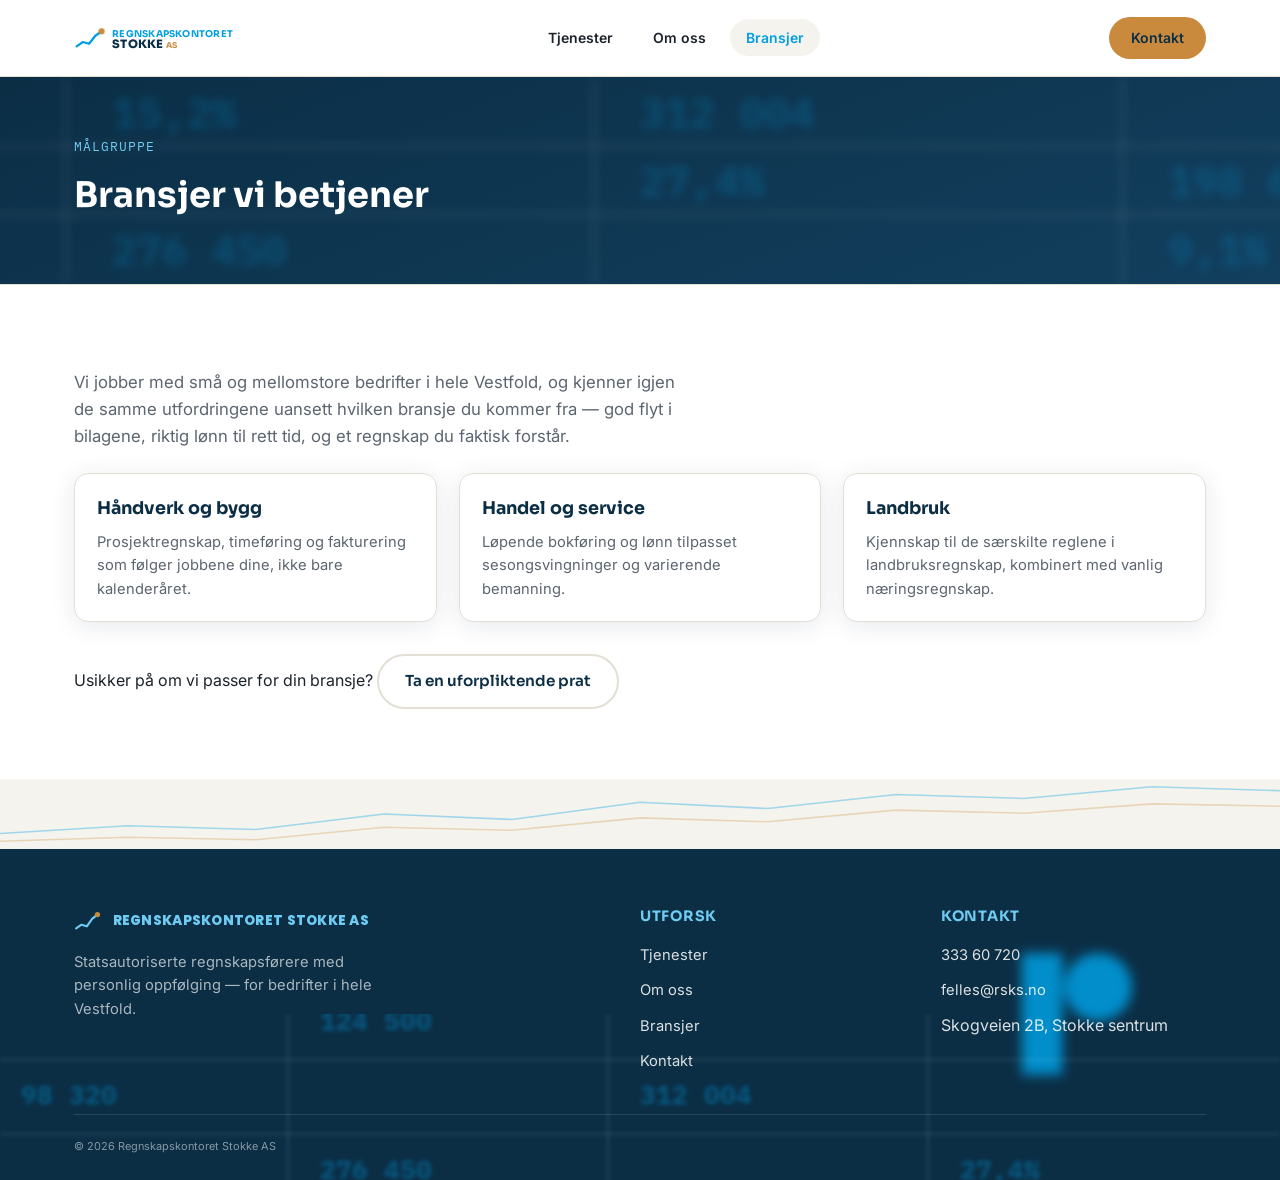
==== bransjer.html @ c34eaaea "Add GoatCounter analytics to all pages" ====
<!DOCTYPE html>
<html lang="no">
<head>
<meta charset="UTF-8">
<meta name="viewport" content="width=device-width, initial-scale=1.0">
<title>Bransjer vi betjener — Regnskapskontoret Stokke AS</title>
<meta name="description" content="Regnskapskontoret Stokke AS bistår små og mellomstore bedrifter i Vestfold, uansett bransje.">
<link rel="icon" type="image/png" sizes="32x32" href="Bilder/favicon-32.png">
<link rel="icon" type="image/png" sizes="16x16" href="Bilder/favicon-16.png">
<link rel="apple-touch-icon" sizes="180x180" href="Bilder/favicon-180.png">
<link rel="preconnect" href="https://fonts.googleapis.com">
<link rel="preconnect" href="https://fonts.gstatic.com" crossorigin>
<link href="https://fonts.googleapis.com/css2?family=Sora:wght@500;600;700;800&family=Inter:wght@400;500;600&family=IBM+Plex+Mono:wght@500;600&family=Poppins:wght@800&display=swap" rel="stylesheet">
<link rel="stylesheet" href="css/style.css">
</head>
<body data-page="bransjer">

<div id="site-header"></div>

<section class="page-hero">
  <svg class="watermark" viewBox="0 0 900 90" preserveAspectRatio="xMidYMid slice" xmlns="http://www.w3.org/2000/svg">
    <defs>
      <filter id="cellBlurHero" x="-20%" y="-20%" width="140%" height="140%">
        <feGaussianBlur stdDeviation="2"/>
      </filter>
    </defs>
    <g filter="url(#cellBlurHero)" opacity="0.4">
      <g stroke="#FFFFFF" stroke-width="1.2" opacity="0.45">
        <line x1="0" y1="30" x2="900" y2="30"/><line x1="0" y1="60" x2="900" y2="60"/>
        <line x1="200" y1="0" x2="200" y2="90"/><line x1="430" y1="0" x2="430" y2="90"/><line x1="660" y1="0" x2="660" y2="90"/>
      </g>
      <g font-family="IBM Plex Mono, monospace" font-size="18" font-weight="600" fill="#009FE3">
        <text x="20" y="22">124 500</text>
        <text x="220" y="22">15,2%</text>
        <text x="450" y="22">312 004</text>
        <text x="20" y="52">98 320</text>
        <text x="450" y="52">27,4%</text>
        <text x="680" y="52">198 640</text>
        <text x="220" y="82">276 450</text>
        <text x="680" y="82">9,1%</text>
      </g>
    </g>
  </svg>
  <div class="wrap">
    <span class="eyebrow reveal">Målgruppe</span>
    <h1 class="reveal" style="transition-delay:.08s">Bransjer vi betjener</h1>
  </div>
</section>

<!-- TODO (må bekreftes med Bent): dette er generisk innhold siden rsks.no ikke
     har en tilsvarende side å hente ekte tekst/kundecase fra ennå. Bytt ut
     med faktiske bransjer/kundecaser når det er avklart. -->
<section class="section">
  <div class="wrap">
    <p class="lead reveal">Vi jobber med små og mellomstore bedrifter i hele Vestfold, og kjenner igjen de samme utfordringene uansett hvilken bransje du kommer fra — god flyt i bilagene, riktig lønn til rett tid, og et regnskap du faktisk forstår.</p>
    <div class="service-grid">
      <div class="service-card reveal">
        <div class="service-body">
          <h3>Håndverk og bygg</h3>
          <p>Prosjektregnskap, timeføring og fakturering som følger jobbene dine, ikke bare kalenderåret.</p>
        </div>
      </div>
      <div class="service-card reveal" style="transition-delay:.06s">
        <div class="service-body">
          <h3>Handel og service</h3>
          <p>Løpende bokføring og lønn tilpasset sesongsvingninger og varierende bemanning.</p>
        </div>
      </div>
      <div class="service-card reveal" style="transition-delay:.12s">
        <div class="service-body">
          <h3>Landbruk</h3>
          <p>Kjennskap til de særskilte reglene i landbruksregnskap, kombinert med vanlig næringsregnskap.</p>
        </div>
      </div>
    </div>
    <p class="reveal" style="margin-top:32px">Usikker på om vi passer for din bransje? <a href="kontakt.html" class="btn btn-outline">Ta en uforpliktende prat</a></p>
  </div>
</section>

<div class="divider-wrap">
  <svg viewBox="0 0 900 90" preserveAspectRatio="none" xmlns="http://www.w3.org/2000/svg">
    <polyline class="divider-line" pathLength="1" points="0,70 90,60 180,65 270,45 360,52 450,30 540,38 630,20 720,25 810,10 900,15" fill="none" stroke="#009FE3" stroke-width="2" opacity="0.35"/>
    <polyline class="divider-line" pathLength="1" points="0,80 90,75 180,78 270,62 360,66 450,50 540,55 630,40 720,44 810,32 900,35" fill="none" stroke="#C98A3E" stroke-width="2" opacity="0.3"/>
  </svg>
</div>

<div id="site-footer"></div>

<script src="js/main.js"></script>
<script data-goatcounter="https://rickymoe.goatcounter.com/count" async src="//gc.zgo.at/count.js"></script>
</body>
</html>
---- css/style.css ----
:root {
  --navy-900: #0B2E45;
  --navy-700: #123F5E;
  --brand-blue: #009FE3;
  --blue-300: #6FCBF2;
  --copper-500: #C98A3E;
  --copper-700: #A66D2B;
  --paper: #FFFFFF;
  --paper-warm: #F5F3EE;
  --ink: #1C232B;
  --ink-soft: #5C6570;
  --line: #E3DFD5;
  --font-display: 'Sora', system-ui, sans-serif;
  --font-body: 'Inter', system-ui, sans-serif;
  --font-mono: 'IBM Plex Mono', monospace;
  --radius: 14px;
  --shadow: 0 4px 24px rgba(15,42,67,0.10);
}
*, *::before, *::after { box-sizing: border-box; margin: 0; padding: 0; }
html { scroll-behavior: smooth; }
body { font-family: var(--font-body); color: var(--ink); background: var(--paper); line-height: 1.6; -webkit-font-smoothing: antialiased; }
a { text-decoration: none; color: inherit; }
img { max-width: 100%; display: block; }
.wrap { max-width: 1180px; margin: 0 auto; padding: 0 24px; }
@media (max-width: 640px) { .wrap { padding: 0 18px; } }

h1, h2, h3 { font-family: var(--font-display); font-weight: 700; }
.eyebrow { font-family: var(--font-mono); font-size: 0.8rem; letter-spacing: 0.08em; text-transform: uppercase; color: var(--blue-300); margin-bottom: 10px; display: block; }
.lead { color: var(--ink-soft); max-width: 620px; font-size: 1.05rem; margin-top: 14px; }

.section { padding: 70px 0; border-top: 1px solid var(--line); }
.section-head { margin-bottom: 40px; }
.section-head h2 { font-size: clamp(1.6rem, 3vw, 2.2rem); color: var(--navy-900); }

.reveal { opacity: 0; transform: translateY(30px); transition: opacity .7s cubic-bezier(.2,.7,.2,1), transform .7s cubic-bezier(.2,.7,.2,1); }
.reveal.visible { opacity: 1; transform: none; }

.btn { font-family: var(--font-display); font-weight: 600; font-size: 0.95rem; padding: 13px 26px; border-radius: 999px; border: none; cursor: pointer; text-decoration: none; display: inline-block; transition: background .2s, color .2s, transform .2s; }
.btn:hover { transform: translateY(-2px); }
.btn-primary { background: var(--copper-500); color: var(--navy-900); }
.btn-primary:hover { background: var(--copper-700); color: #fff; }
.btn-ghost { background: transparent; color: #fff; border: 2px solid rgba(255,255,255,0.35); }
.btn-ghost:hover { border-color: #fff; }
.btn-outline { background: transparent; color: var(--navy-900); border: 2px solid var(--line); }
.btn-outline:hover { border-color: var(--brand-blue); color: var(--brand-blue); }

/* ===== Nav ===== */
.nav { position: sticky; top: 0; z-index: 50; background: rgba(255,255,255,.92); backdrop-filter: blur(14px); border-bottom: 1px solid var(--line); }
.nav .wrap { display: flex; align-items: center; justify-content: space-between; height: 76px; gap: 24px; }
.nav-logo svg { display: block; height: 40px; width: auto; }

.logo-draw-line { stroke-dasharray: 1; stroke-dashoffset: 1; animation: logoDrawLine .9s ease-out forwards; }
.logo-draw-dot { opacity: 0; transform: scale(0); transform-origin: 62px 30px; animation: logoPopDot .4s ease-out forwards; animation-delay: .9s; }
.logo-draw-text { opacity: 0; transform: translateY(8px); animation: logoFadeUp .5s ease-out forwards; animation-delay: 1.1s; }
@keyframes logoDrawLine { to { stroke-dashoffset: 0; } }

.hero-line-draw { stroke-dasharray: 1; stroke-dashoffset: 1; animation: heroLineDraw 2.2s ease-out forwards; animation-delay: .3s; }
@keyframes heroLineDraw { to { stroke-dashoffset: 0; } }
@keyframes logoPopDot { to { opacity: 1; transform: scale(1); } }
@keyframes logoFadeUp { to { opacity: 1; transform: translateY(0); } }
.nav-links { list-style: none; display: flex; gap: 8px; align-items: center; }
.nav-links a { font-size: 14px; font-weight: 600; color: var(--ink); padding: 10px 16px; border-radius: 999px; transition: background .2s, color .2s; }
.nav-links a:hover, .nav-links a.active { background: var(--paper-warm); color: var(--brand-blue); }
.nav-cta { background: var(--copper-500); color: var(--navy-900) !important; padding: 10px 22px; border-radius: 999px; font-size: 14px; font-weight: 600; transition: background .2s, color .2s; }
.nav-cta:hover, .nav-cta.active { background: var(--copper-700); color: #fff !important; }
.nav-hamburger { display: none; flex-direction: column; gap: 5px; background: none; border: none; cursor: pointer; padding: 8px; }
.nav-hamburger span { width: 22px; height: 2px; background: var(--navy-900); display: block; transition: transform .25s ease, opacity .2s ease; }
.nav-hamburger.open span:nth-child(1) { transform: translateY(7px) rotate(45deg); }
.nav-hamburger.open span:nth-child(2) { opacity: 0; }
.nav-hamburger.open span:nth-child(3) { transform: translateY(-7px) rotate(-45deg); }
@media (max-width: 900px) {
  .nav-links {
    position: fixed; top: 76px; left: 0; right: 0; background: var(--paper);
    flex-direction: column; align-items: stretch; padding: 8px 24px 20px; gap: 0;
    border-bottom: 1px solid var(--line); box-shadow: 0 16px 24px -12px rgba(11,46,69,0.18);
    opacity: 0; visibility: hidden; transform: translateY(-10px);
    transition: opacity .25s ease, transform .25s ease, visibility 0s linear .25s;
    pointer-events: none;
  }
  .nav-links.open { opacity: 1; visibility: visible; transform: translateY(0); transition: opacity .25s ease, transform .25s ease; pointer-events: auto; }
  .nav-links li { border-bottom: 1px solid var(--line); opacity: 0; transform: translateX(-8px); transition: opacity .3s ease, transform .3s ease; }
  .nav-links li:last-child { border-bottom: none; }
  .nav-links.open li { opacity: 1; transform: translateX(0); }
  .nav-links.open li:nth-child(1) { transition-delay: .05s; }
  .nav-links.open li:nth-child(2) { transition-delay: .1s; }
  .nav-links.open li:nth-child(3) { transition-delay: .15s; }
  .nav-links a { width: 100%; padding: 16px 4px; border-radius: 0; font-size: 16px; }
  .nav-links a:hover, .nav-links a.active { background: none; color: var(--brand-blue); padding-left: 12px; }
  .nav-hamburger { display: flex; }
}

/* ===== Hero ===== */
.hero { position: relative; background: linear-gradient(160deg, var(--navy-900) 0%, var(--navy-700) 100%); overflow: hidden; padding: 150px 0 130px; color: #fff; }
@media (max-width: 700px) { .hero { padding: 130px 0 100px; } }
.hero .watermark { position: absolute; inset: 0; width: 100%; height: 100%; z-index: 0; }
.hero .wrap { position: relative; z-index: 1; }
.hero-inner { max-width: 580px; }
.hero h1 { font-size: clamp(1.9rem, 4.5vw, 2.8rem); margin-bottom: 14px; line-height: 1.15; }
.hero p.lead { color: rgba(255,255,255,.85); }
.hero-cta { display: flex; gap: 14px; flex-wrap: wrap; margin-top: 28px; }

.page-hero { position: relative; background: linear-gradient(160deg, var(--navy-900) 0%, var(--navy-700) 100%); overflow: hidden; padding: 60px 0; color: #fff; }
.page-hero .watermark { position: absolute; inset: 0; width: 100%; height: 100%; z-index: 0; opacity: .7; }
.page-hero .wrap { position: relative; z-index: 1; }
.page-hero h1 { font-size: clamp(1.6rem, 3.5vw, 2.2rem); }

/* ===== Seksjonsskille ===== */
.divider-wrap { position: relative; height: 70px; background: var(--paper-warm); overflow: hidden; display: flex; align-items: center; }
.divider-wrap svg { position: absolute; inset: 0; width: 100%; height: 100%; }
.divider-label { position: relative; z-index: 1; font-family: var(--font-mono); font-size: 0.78rem; color: var(--navy-700); padding: 0 24px; letter-spacing: 0.04em; }

.divider-line { stroke-dasharray: 1; stroke-dashoffset: 1; transition: stroke-dashoffset 2.4s ease-out; }
.divider-wrap.drawn .divider-line { stroke-dashoffset: 0; }
.divider-wrap.drawn .divider-line:nth-of-type(2) { transition-delay: .3s; }

/* ===== Stat cards ===== */
.stat-row { display: grid; grid-template-columns: repeat(auto-fit, minmax(170px,1fr)); gap: 18px; margin-top: 24px; }
.stat-card { background: var(--paper-warm); border-radius: var(--radius); padding: 22px 24px; border-top: 4px solid var(--brand-blue); box-shadow: var(--shadow); }
.stat-card.copper { border-top-color: var(--copper-500); }
.stat-card .num { font-family: var(--font-mono); font-weight: 600; font-size: 1.6rem; color: var(--navy-900); }
.stat-card .label { font-size: 0.85rem; color: var(--ink-soft); margin-top: 4px; }

/* ===== Service cards ===== */
.service-grid { display: grid; grid-template-columns: repeat(auto-fit, minmax(260px,1fr)); gap: 22px; margin-top: 24px; }
.service-card { background: var(--paper); border: 1px solid var(--line); border-radius: var(--radius); overflow: hidden; box-shadow: var(--shadow); }
.service-card img { width: 100%; aspect-ratio: 4/3; object-fit: cover; }
.service-card .service-body { padding: 20px 22px; }
.service-card h3 { font-size: 1.1rem; color: var(--navy-900); margin-bottom: 8px; }
.service-card p { color: var(--ink-soft); font-size: 0.92rem; }

/* ===== Team ===== */
.team-grid { display: grid; grid-template-columns: repeat(auto-fill, minmax(210px,1fr)); gap: 22px; margin-top: 24px; }
.team-card { background: var(--paper); border: 1px solid var(--line); border-radius: var(--radius); overflow: hidden; text-align: center; box-shadow: var(--shadow); }
.team-card img { width: 100%; aspect-ratio: 3/4; object-fit: cover; display: block; }
.team-body { padding: 16px; }
.team-body h3 { font-size: 1rem; color: var(--navy-900); }
.team-body .role { font-size: 0.75rem; text-transform: uppercase; letter-spacing: 0.05em; color: var(--brand-blue); margin: 4px 0 8px; }
.team-body .phone { font-family: var(--font-mono); font-size: 0.85rem; color: var(--ink-soft); }
.team-body .phone a { color: inherit; }

/* ===== Kontakt ===== */
.kontakt-grid { display: grid; grid-template-columns: repeat(auto-fit, minmax(260px,1fr)); gap: 24px; margin-top: 24px; }
.kinfo-box { background: var(--paper-warm); border-radius: var(--radius); padding: 26px; box-shadow: var(--shadow); border-top: 4px solid var(--brand-blue); }
.kinfo-box.copper { border-top-color: var(--copper-500); }
.kinfo-box h3 { font-size: 1.05rem; color: var(--navy-900); margin-bottom: 10px; }
.kinfo-box p, .kinfo-box a { color: var(--ink-soft); font-size: 0.95rem; }
.map-frame { border-radius: var(--radius); overflow: hidden; box-shadow: var(--shadow); margin-top: 24px; border: 1px solid var(--line); }
.map-frame iframe { width: 100%; height: 360px; border: 0; display: block; }

/* ===== Footer ===== */
.footer { position: relative; overflow: hidden; background: var(--navy-900); color: rgba(255,255,255,.85); padding: 56px 0 24px; }
.footer-symbol { position: absolute; top: 50%; right: 40px; transform: translateY(-50%); height: 180px; width: auto; opacity: 0.85; filter: blur(6px); z-index: 0; }
@media (max-width: 1000px) { .footer-symbol { display: none; } }
.hero-symbol { position: absolute; right: 60px; bottom: 50px; height: 180px; width: auto; opacity: 0.6; filter: blur(6px); z-index: 0; }
@media (max-width: 1000px) { .hero-symbol { display: none; } }
.footer .watermark-cells { position: absolute; left: 0; right: 0; bottom: 0; top: 50%; width: 100%; height: 50%; z-index: 0; }
.footer .wrap { position: relative; z-index: 1; }
.footer-grid { display: grid; grid-template-columns: 2fr 1fr 1fr; gap: 36px; }
@media (max-width: 700px) { .footer-grid { grid-template-columns: 1fr; } }
.footer-brand p { margin-top: 14px; font-size: 0.92rem; color: rgba(255,255,255,.65); max-width: 320px; }
.footer-logo-row { display: flex; align-items: center; gap: 12px; }
.footer-tagline { font-family: 'Poppins', sans-serif; font-weight: 800; font-size: 0.85rem; color: var(--blue-300); letter-spacing: 0.02em; text-transform: uppercase; }
.footer-col h4 { font-family: var(--font-display); font-size: 0.9rem; text-transform: uppercase; letter-spacing: 0.05em; color: var(--blue-300); margin-bottom: 14px; }
.footer-col ul { list-style: none; display: flex; flex-direction: column; gap: 10px; }
.footer-col a { color: rgba(255,255,255,.85); font-size: 0.92rem; }
.footer-col a:hover { color: var(--blue-300); }
.footer-bottom { margin-top: 40px; padding-top: 20px; border-top: 1px solid rgba(255,255,255,.12); font-size: 0.82rem; color: rgba(255,255,255,.5); }
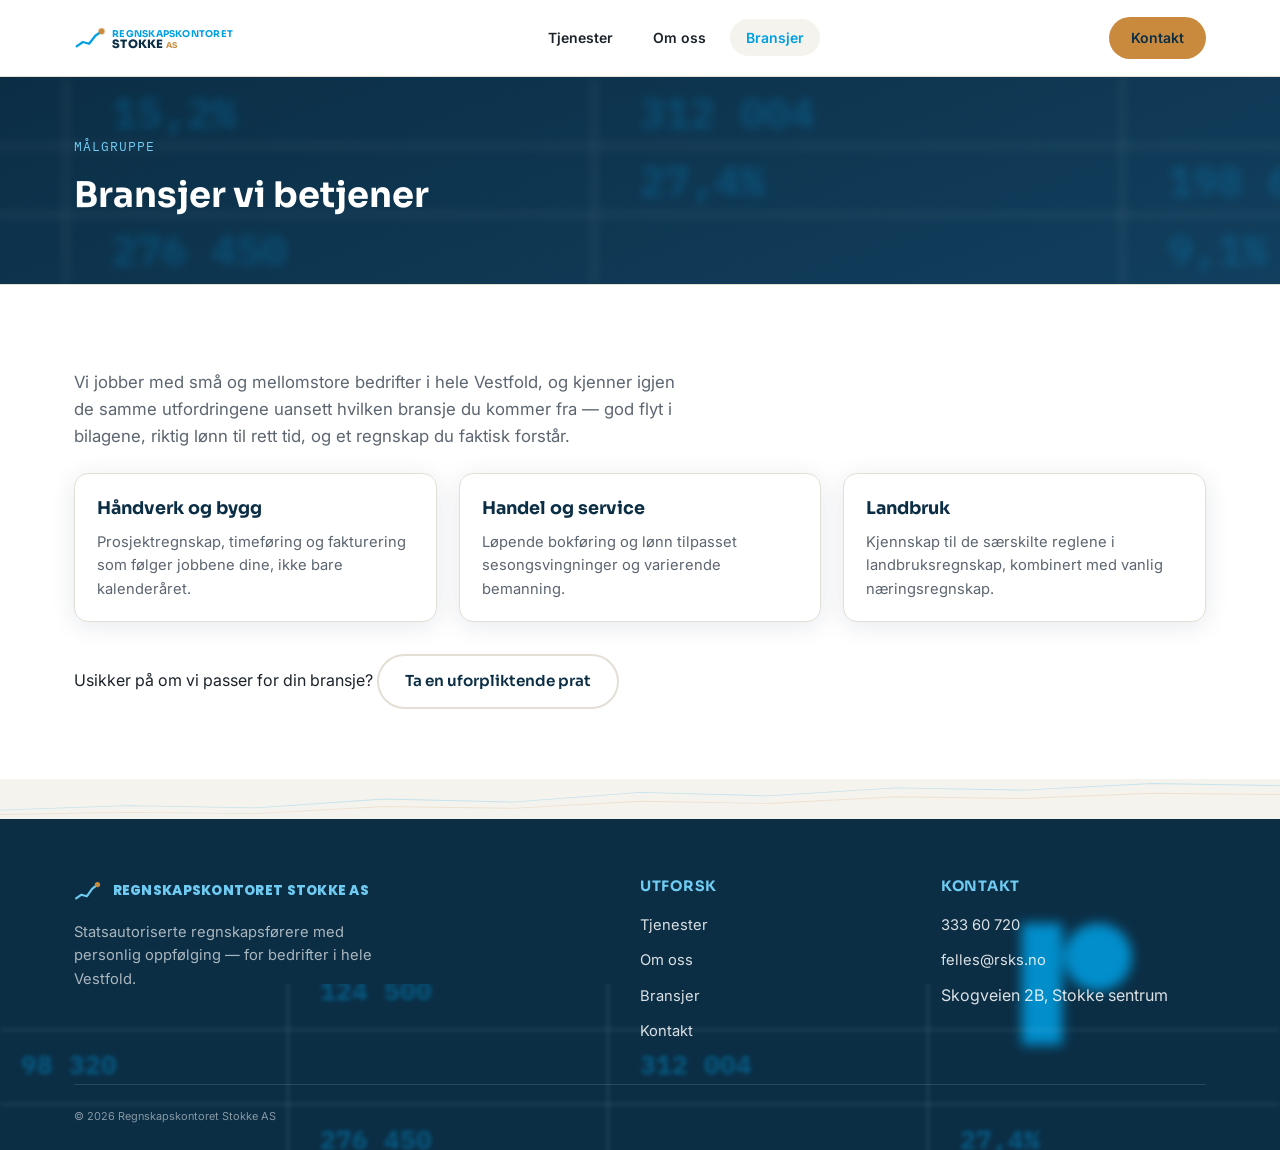
==== commit 4dfee783: "Kritikk #2 + #11: prefers-reduced-motion, JS-failsafe, lang=nb, divider-opprydding - head-failsafe +" ====
--- a/bransjer.html
+++ b/bransjer.html
@@ -1,8 +1,9 @@
 <!DOCTYPE html>
-<html lang="no">
+<html lang="nb">
 <head>
 <meta charset="UTF-8">
 <meta name="viewport" content="width=device-width, initial-scale=1.0">
+<script>document.documentElement.classList.add("js");addEventListener("load",function(){setTimeout(function(){if(window.__revealReady)return;document.querySelectorAll(".reveal").forEach(function(e){e.classList.add("visible")})},1500)});</script>
 <title>Bransjer vi betjener — Regnskapskontoret Stokke AS</title>
 <meta name="description" content="Regnskapskontoret Stokke AS bistår små og mellomstore bedrifter i Vestfold, uansett bransje.">
 <link rel="icon" type="image/png" sizes="32x32" href="Bilder/favicon-32.png">
@@ -77,7 +78,7 @@
   </div>
 </section>
 
-<div class="divider-wrap">
+<div class="divider-wrap divider-wrap--plain">
   <svg viewBox="0 0 900 90" preserveAspectRatio="none" xmlns="http://www.w3.org/2000/svg">
     <polyline class="divider-line" pathLength="1" points="0,70 90,60 180,65 270,45 360,52 450,30 540,38 630,20 720,25 810,10 900,15" fill="none" stroke="#009FE3" stroke-width="2" opacity="0.35"/>
     <polyline class="divider-line" pathLength="1" points="0,80 90,75 180,78 270,62 360,66 450,50 540,55 630,40 720,44 810,32 900,35" fill="none" stroke="#C98A3E" stroke-width="2" opacity="0.3"/>
@@ -87,6 +88,6 @@
 <div id="site-footer"></div>
 
 <script src="js/main.js"></script>
-<script data-goatcounter="https://rickymoe.goatcounter.com/count" async src="//gc.zgo.at/count.js"></script>
+<!-- Cloudflare Web Analytics --><script defer src='https://static.cloudflareinsights.com/beacon.min.js' data-cf-beacon='{"token": "3b2830d8c1b74ed68dee031783103adc"}'></script><!-- End Cloudflare Web Analytics -->
 </body>
 </html>
--- a/css/style.css
+++ b/css/style.css
@@ -34,6 +34,8 @@
 
 .reveal { opacity: 0; transform: translateY(30px); transition: opacity .7s cubic-bezier(.2,.7,.2,1), transform .7s cubic-bezier(.2,.7,.2,1); }
 .reveal.visible { opacity: 1; transform: none; }
+/* Uten JS: ingen reveal-skjuling. */
+html:not(.js) .reveal { opacity: 1; transform: none; }
 
 .btn { font-family: var(--font-display); font-weight: 600; font-size: 0.95rem; padding: 13px 26px; border-radius: 999px; border: none; cursor: pointer; text-decoration: none; display: inline-block; transition: background .2s, color .2s, transform .2s; }
 .btn:hover { transform: translateY(-2px); }
@@ -109,9 +111,13 @@
 .divider-wrap svg { position: absolute; inset: 0; width: 100%; height: 100%; }
 .divider-label { position: relative; z-index: 1; font-family: var(--font-mono); font-size: 0.78rem; color: var(--navy-700); padding: 0 24px; letter-spacing: 0.04em; }
 
-.divider-line { stroke-dasharray: 1; stroke-dashoffset: 1; transition: stroke-dashoffset 2.4s ease-out; }
+.divider-line { stroke-dasharray: 1; stroke-dashoffset: 1; transition: stroke-dashoffset 1.2s ease-out; }
 .divider-wrap.drawn .divider-line { stroke-dashoffset: 0; }
 .divider-wrap.drawn .divider-line:nth-of-type(2) { transition-delay: .3s; }
+
+/* Umerket divider (rett før footer) – lavere, lettere, rent dekorativt */
+.divider-wrap--plain { height: 40px; }
+.divider-wrap--plain svg { opacity: 0.55; }
 
 /* ===== Stat cards ===== */
 .stat-row { display: grid; grid-template-columns: repeat(auto-fit, minmax(170px,1fr)); gap: 18px; margin-top: 24px; }
@@ -165,3 +171,14 @@
 .footer-col a { color: rgba(255,255,255,.85); font-size: 0.92rem; }
 .footer-col a:hover { color: var(--blue-300); }
 .footer-bottom { margin-top: 40px; padding-top: 20px; border-top: 1px solid rgba(255,255,255,.12); font-size: 0.82rem; color: rgba(255,255,255,.5); }
+
+/* ===== Redusert bevegelse ===== */
+@media (prefers-reduced-motion: reduce) {
+  html { scroll-behavior: auto; }
+  .reveal { opacity: 1 !important; transform: none !important; transition: none !important; }
+  .btn:hover { transform: none; }
+  /* SVG-strektegninger til ferdig tilstand, ingen animasjon */
+  .logo-draw-line, .hero-line-draw, .divider-line { animation: none !important; transition: none !important; stroke-dashoffset: 0 !important; }
+  .logo-draw-dot { animation: none !important; opacity: 1 !important; transform: none !important; }
+  .logo-draw-text { animation: none !important; opacity: 1 !important; transform: none !important; }
+}
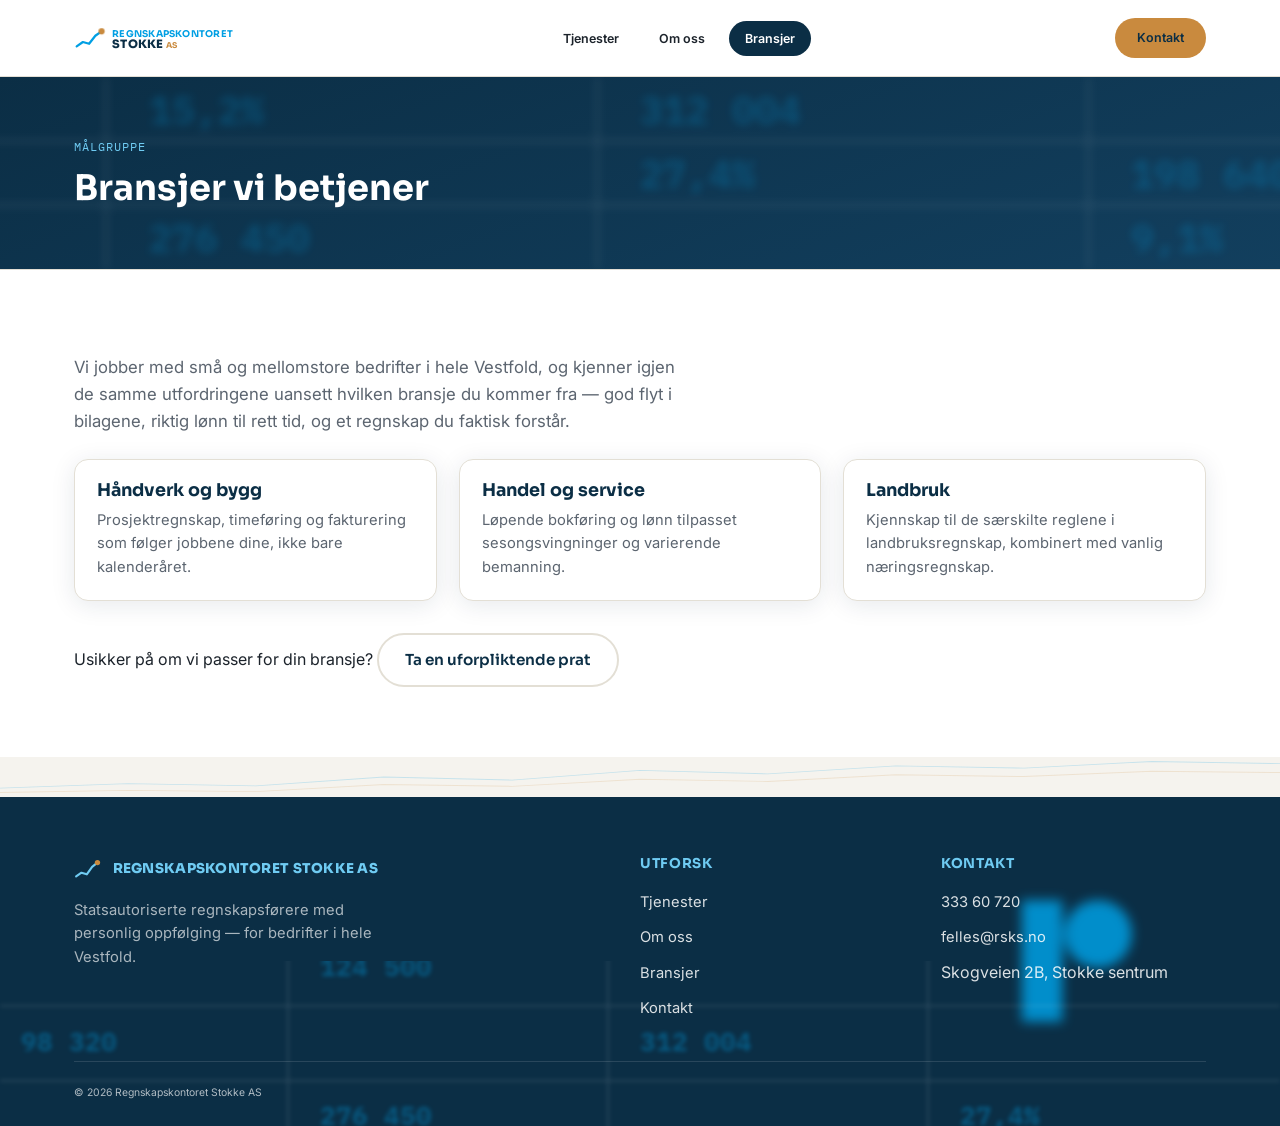
==== commit 34fb63a2: "Kritikk #6 + #7: dropp Poppins, innfør type-skala, stram heading line-height - Poppins (lastet for e" ====
--- a/bransjer.html
+++ b/bransjer.html
@@ -3,7 +3,7 @@
 <head>
 <meta charset="UTF-8">
 <meta name="viewport" content="width=device-width, initial-scale=1.0">
-<script>document.documentElement.classList.add("js");addEventListener("load",function(){setTimeout(function(){if(window.__revealReady)return;document.querySelectorAll(".reveal").forEach(function(e){e.classList.add("visible")})},1500)});</script>
+<script>document.documentElement.classList.add("js");try{if(sessionStorage.getItem("rsks-partial:partials/header.html"))document.documentElement.classList.add("partials-cached")}catch(e){}addEventListener("load",function(){setTimeout(function(){if(window.__revealReady)return;document.querySelectorAll(".reveal").forEach(function(e){e.classList.add("visible")})},1500)});</script>
 <title>Bransjer vi betjener — Regnskapskontoret Stokke AS</title>
 <meta name="description" content="Regnskapskontoret Stokke AS bistår små og mellomstore bedrifter i Vestfold, uansett bransje.">
 <link rel="icon" type="image/png" sizes="32x32" href="Bilder/favicon-32.png">
@@ -11,7 +11,7 @@
 <link rel="apple-touch-icon" sizes="180x180" href="Bilder/favicon-180.png">
 <link rel="preconnect" href="https://fonts.googleapis.com">
 <link rel="preconnect" href="https://fonts.gstatic.com" crossorigin>
-<link href="https://fonts.googleapis.com/css2?family=Sora:wght@500;600;700;800&family=Inter:wght@400;500;600&family=IBM+Plex+Mono:wght@500;600&family=Poppins:wght@800&display=swap" rel="stylesheet">
+<link href="https://fonts.googleapis.com/css2?family=Sora:wght@500;600;700;800&family=Inter:wght@400;500;600&family=IBM+Plex+Mono:wght@500;600&display=swap" rel="stylesheet">
 <link rel="stylesheet" href="css/style.css">
 </head>
 <body data-page="bransjer">
--- a/css/style.css
+++ b/css/style.css
@@ -1,10 +1,11 @@
 :root {
-  --navy-900: #0B2E45;
-  --navy-700: #123F5E;
-  --brand-blue: #009FE3;
-  --blue-300: #6FCBF2;
-  --copper-500: #C98A3E;
-  --copper-700: #A66D2B;
+  --navy-900: #0B2E45;     /* mørk flate (hero, footer), sterk tekst */
+  --navy-700: #123F5E;     /* hero-gradient slutt, divider-label */
+  --brand-blue: #009FE3;   /* aksentflate: stat-kort topp-border, ikke tekst-på-lyst */
+  --blue-300: #6FCBF2;     /* aksent på MØRK bakgrunn (eyebrow, footer-overskrifter) */
+  --blue-ink: #006B9E;     /* blå tekst på lys bakgrunn (AA: 5.8:1 hvit, 5.3:1 paper-warm) */
+  --copper-500: #C98A3E;   /* primær CTA-flate */
+  --copper-700: #A66D2B;   /* CTA hover */
   --paper: #FFFFFF;
   --paper-warm: #F5F3EE;
   --ink: #1C232B;
@@ -13,6 +14,15 @@
   --font-display: 'Sora', system-ui, sans-serif;
   --font-body: 'Inter', system-ui, sans-serif;
   --font-mono: 'IBM Plex Mono', monospace;
+  /* Type-skala */
+  --text-xs: 0.78rem;
+  --text-sm: 0.85rem;
+  --text-body: 0.92rem;
+  --text-base: 0.95rem;
+  --text-md: 1.05rem;
+  --text-lg: 1.1rem;
+  --h2: clamp(1.6rem, 3vw, 2.2rem);
+  --h1: clamp(1.9rem, 4.5vw, 2.8rem);
   --radius: 14px;
   --shadow: 0 4px 24px rgba(15,42,67,0.10);
 }
@@ -24,29 +34,32 @@
 .wrap { max-width: 1180px; margin: 0 auto; padding: 0 24px; }
 @media (max-width: 640px) { .wrap { padding: 0 18px; } }
 
-h1, h2, h3 { font-family: var(--font-display); font-weight: 700; }
-.eyebrow { font-family: var(--font-mono); font-size: 0.8rem; letter-spacing: 0.08em; text-transform: uppercase; color: var(--blue-300); margin-bottom: 10px; display: block; }
-.lead { color: var(--ink-soft); max-width: 620px; font-size: 1.05rem; margin-top: 14px; }
+h1, h2, h3 { font-family: var(--font-display); font-weight: 700; line-height: 1.2; }
+.eyebrow { font-family: var(--font-mono); font-size: var(--text-xs); letter-spacing: 0.08em; text-transform: uppercase; color: var(--blue-300); margin-bottom: 10px; display: block; }
+.lead { color: var(--ink-soft); max-width: 620px; font-size: var(--text-md); margin-top: 14px; }
 
 .section { padding: 70px 0; border-top: 1px solid var(--line); }
 .section-head { margin-bottom: 40px; }
-.section-head h2 { font-size: clamp(1.6rem, 3vw, 2.2rem); color: var(--navy-900); }
+.section-head h2 { font-size: var(--h2); color: var(--navy-900); }
 
 .reveal { opacity: 0; transform: translateY(30px); transition: opacity .7s cubic-bezier(.2,.7,.2,1), transform .7s cubic-bezier(.2,.7,.2,1); }
 .reveal.visible { opacity: 1; transform: none; }
 /* Uten JS: ingen reveal-skjuling. */
 html:not(.js) .reveal { opacity: 1; transform: none; }
 
-.btn { font-family: var(--font-display); font-weight: 600; font-size: 0.95rem; padding: 13px 26px; border-radius: 999px; border: none; cursor: pointer; text-decoration: none; display: inline-block; transition: background .2s, color .2s, transform .2s; }
+.btn { font-family: var(--font-display); font-weight: 600; font-size: var(--text-base); padding: 13px 26px; border-radius: 999px; border: none; cursor: pointer; text-decoration: none; display: inline-block; transition: background .2s, color .2s, transform .2s; }
 .btn:hover { transform: translateY(-2px); }
 .btn-primary { background: var(--copper-500); color: var(--navy-900); }
 .btn-primary:hover { background: var(--copper-700); color: #fff; }
 .btn-ghost { background: transparent; color: #fff; border: 2px solid rgba(255,255,255,0.35); }
 .btn-ghost:hover { border-color: #fff; }
 .btn-outline { background: transparent; color: var(--navy-900); border: 2px solid var(--line); }
-.btn-outline:hover { border-color: var(--brand-blue); color: var(--brand-blue); }
+.btn-outline:hover { border-color: var(--blue-ink); color: var(--blue-ink); }
 
 /* ===== Nav ===== */
+/* Reserver navens høyde på placeholder-diven, ellers hopper siden ~76px
+   nedover når header-partialen injiseres. */
+#site-header { min-height: 76px; }
 .nav { position: sticky; top: 0; z-index: 50; background: rgba(255,255,255,.92); backdrop-filter: blur(14px); border-bottom: 1px solid var(--line); }
 .nav .wrap { display: flex; align-items: center; justify-content: space-between; height: 76px; gap: 24px; }
 .nav-logo svg { display: block; height: 40px; width: auto; }
@@ -60,10 +73,15 @@
 @keyframes heroLineDraw { to { stroke-dashoffset: 0; } }
 @keyframes logoPopDot { to { opacity: 1; transform: scale(1); } }
 @keyframes logoFadeUp { to { opacity: 1; transform: translateY(0); } }
+/* Cachet header (gjentatt navigasjon i økta): hopp over logo-tegningen. */
+.partials-cached .logo-draw-line { animation: none; stroke-dashoffset: 0; }
+.partials-cached .logo-draw-dot  { animation: none; opacity: 1; transform: none; }
+.partials-cached .logo-draw-text { animation: none; opacity: 1; transform: none; }
 .nav-links { list-style: none; display: flex; gap: 8px; align-items: center; }
-.nav-links a { font-size: 14px; font-weight: 600; color: var(--ink); padding: 10px 16px; border-radius: 999px; transition: background .2s, color .2s; }
-.nav-links a:hover, .nav-links a.active { background: var(--paper-warm); color: var(--brand-blue); }
-.nav-cta { background: var(--copper-500); color: var(--navy-900) !important; padding: 10px 22px; border-radius: 999px; font-size: 14px; font-weight: 600; transition: background .2s, color .2s; }
+.nav-links a { font-size: var(--text-xs); font-weight: 600; color: var(--ink); padding: 10px 16px; border-radius: 999px; transition: background .2s, color .2s; }
+.nav-links a:hover { background: var(--paper-warm); color: var(--blue-ink); }
+.nav-links a.active { background: var(--navy-900); color: #fff; }
+.nav-cta { background: var(--copper-500); color: var(--navy-900) !important; padding: 10px 22px; border-radius: 999px; font-size: var(--text-xs); font-weight: 600; transition: background .2s, color .2s; }
 .nav-cta:hover, .nav-cta.active { background: var(--copper-700); color: #fff !important; }
 .nav-hamburger { display: none; flex-direction: column; gap: 5px; background: none; border: none; cursor: pointer; padding: 8px; }
 .nav-hamburger span { width: 22px; height: 2px; background: var(--navy-900); display: block; transition: transform .25s ease, opacity .2s ease; }
@@ -87,7 +105,8 @@
   .nav-links.open li:nth-child(2) { transition-delay: .1s; }
   .nav-links.open li:nth-child(3) { transition-delay: .15s; }
   .nav-links a { width: 100%; padding: 16px 4px; border-radius: 0; font-size: 16px; }
-  .nav-links a:hover, .nav-links a.active { background: none; color: var(--brand-blue); padding-left: 12px; }
+  .nav-links a:hover { background: none; color: var(--blue-ink); padding-left: 12px; }
+  .nav-links a.active { background: none; color: var(--navy-900); font-weight: 700; padding-left: 12px; }
   .nav-hamburger { display: flex; }
 }
 
@@ -97,19 +116,19 @@
 .hero .watermark { position: absolute; inset: 0; width: 100%; height: 100%; z-index: 0; }
 .hero .wrap { position: relative; z-index: 1; }
 .hero-inner { max-width: 580px; }
-.hero h1 { font-size: clamp(1.9rem, 4.5vw, 2.8rem); margin-bottom: 14px; line-height: 1.15; }
+.hero h1 { font-size: var(--h1); margin-bottom: 14px; line-height: 1.15; }
 .hero p.lead { color: rgba(255,255,255,.85); }
 .hero-cta { display: flex; gap: 14px; flex-wrap: wrap; margin-top: 28px; }
 
 .page-hero { position: relative; background: linear-gradient(160deg, var(--navy-900) 0%, var(--navy-700) 100%); overflow: hidden; padding: 60px 0; color: #fff; }
 .page-hero .watermark { position: absolute; inset: 0; width: 100%; height: 100%; z-index: 0; opacity: .7; }
 .page-hero .wrap { position: relative; z-index: 1; }
-.page-hero h1 { font-size: clamp(1.6rem, 3.5vw, 2.2rem); }
+.page-hero h1 { font-size: var(--h2); }
 
 /* ===== Seksjonsskille ===== */
 .divider-wrap { position: relative; height: 70px; background: var(--paper-warm); overflow: hidden; display: flex; align-items: center; }
 .divider-wrap svg { position: absolute; inset: 0; width: 100%; height: 100%; }
-.divider-label { position: relative; z-index: 1; font-family: var(--font-mono); font-size: 0.78rem; color: var(--navy-700); padding: 0 24px; letter-spacing: 0.04em; }
+.divider-label { position: relative; z-index: 1; font-family: var(--font-mono); font-size: var(--text-xs); color: var(--navy-700); padding: 0 24px; letter-spacing: 0.04em; }
 
 .divider-line { stroke-dasharray: 1; stroke-dashoffset: 1; transition: stroke-dashoffset 1.2s ease-out; }
 .divider-wrap.drawn .divider-line { stroke-dashoffset: 0; }
@@ -124,32 +143,32 @@
 .stat-card { background: var(--paper-warm); border-radius: var(--radius); padding: 22px 24px; border-top: 4px solid var(--brand-blue); box-shadow: var(--shadow); }
 .stat-card.copper { border-top-color: var(--copper-500); }
 .stat-card .num { font-family: var(--font-mono); font-weight: 600; font-size: 1.6rem; color: var(--navy-900); }
-.stat-card .label { font-size: 0.85rem; color: var(--ink-soft); margin-top: 4px; }
+.stat-card .label { font-size: var(--text-sm); color: var(--ink-soft); margin-top: 4px; }
 
 /* ===== Service cards ===== */
 .service-grid { display: grid; grid-template-columns: repeat(auto-fit, minmax(260px,1fr)); gap: 22px; margin-top: 24px; }
 .service-card { background: var(--paper); border: 1px solid var(--line); border-radius: var(--radius); overflow: hidden; box-shadow: var(--shadow); }
 .service-card img { width: 100%; aspect-ratio: 4/3; object-fit: cover; }
 .service-card .service-body { padding: 20px 22px; }
-.service-card h3 { font-size: 1.1rem; color: var(--navy-900); margin-bottom: 8px; }
-.service-card p { color: var(--ink-soft); font-size: 0.92rem; }
+.service-card h3 { font-size: var(--text-lg); color: var(--navy-900); margin-bottom: 8px; }
+.service-card p { color: var(--ink-soft); font-size: var(--text-body); }
 
 /* ===== Team ===== */
 .team-grid { display: grid; grid-template-columns: repeat(auto-fill, minmax(210px,1fr)); gap: 22px; margin-top: 24px; }
 .team-card { background: var(--paper); border: 1px solid var(--line); border-radius: var(--radius); overflow: hidden; text-align: center; box-shadow: var(--shadow); }
 .team-card img { width: 100%; aspect-ratio: 3/4; object-fit: cover; display: block; }
 .team-body { padding: 16px; }
-.team-body h3 { font-size: 1rem; color: var(--navy-900); }
-.team-body .role { font-size: 0.75rem; text-transform: uppercase; letter-spacing: 0.05em; color: var(--brand-blue); margin: 4px 0 8px; }
-.team-body .phone { font-family: var(--font-mono); font-size: 0.85rem; color: var(--ink-soft); }
+.team-body h3 { font-size: var(--text-base); color: var(--navy-900); }
+.team-body .role { font-size: var(--text-xs); text-transform: uppercase; letter-spacing: 0.05em; color: var(--blue-ink); margin: 4px 0 8px; }
+.team-body .phone { font-family: var(--font-mono); font-size: var(--text-sm); color: var(--ink-soft); }
 .team-body .phone a { color: inherit; }
 
 /* ===== Kontakt ===== */
 .kontakt-grid { display: grid; grid-template-columns: repeat(auto-fit, minmax(260px,1fr)); gap: 24px; margin-top: 24px; }
 .kinfo-box { background: var(--paper-warm); border-radius: var(--radius); padding: 26px; box-shadow: var(--shadow); border-top: 4px solid var(--brand-blue); }
 .kinfo-box.copper { border-top-color: var(--copper-500); }
-.kinfo-box h3 { font-size: 1.05rem; color: var(--navy-900); margin-bottom: 10px; }
-.kinfo-box p, .kinfo-box a { color: var(--ink-soft); font-size: 0.95rem; }
+.kinfo-box h3 { font-size: var(--text-md); color: var(--navy-900); margin-bottom: 10px; }
+.kinfo-box p, .kinfo-box a { color: var(--ink-soft); font-size: var(--text-base); }
 .map-frame { border-radius: var(--radius); overflow: hidden; box-shadow: var(--shadow); margin-top: 24px; border: 1px solid var(--line); }
 .map-frame iframe { width: 100%; height: 360px; border: 0; display: block; }
 
@@ -163,14 +182,14 @@
 .footer .wrap { position: relative; z-index: 1; }
 .footer-grid { display: grid; grid-template-columns: 2fr 1fr 1fr; gap: 36px; }
 @media (max-width: 700px) { .footer-grid { grid-template-columns: 1fr; } }
-.footer-brand p { margin-top: 14px; font-size: 0.92rem; color: rgba(255,255,255,.65); max-width: 320px; }
+.footer-brand p { margin-top: 14px; font-size: var(--text-body); color: rgba(255,255,255,.65); max-width: 320px; }
 .footer-logo-row { display: flex; align-items: center; gap: 12px; }
-.footer-tagline { font-family: 'Poppins', sans-serif; font-weight: 800; font-size: 0.85rem; color: var(--blue-300); letter-spacing: 0.02em; text-transform: uppercase; }
-.footer-col h4 { font-family: var(--font-display); font-size: 0.9rem; text-transform: uppercase; letter-spacing: 0.05em; color: var(--blue-300); margin-bottom: 14px; }
+.footer-tagline { font-family: var(--font-display); font-weight: 800; font-size: var(--text-sm); color: var(--blue-300); letter-spacing: 0.02em; text-transform: uppercase; }
+.footer-col h4 { font-family: var(--font-display); font-size: var(--text-sm); text-transform: uppercase; letter-spacing: 0.05em; color: var(--blue-300); margin-bottom: 14px; }
 .footer-col ul { list-style: none; display: flex; flex-direction: column; gap: 10px; }
-.footer-col a { color: rgba(255,255,255,.85); font-size: 0.92rem; }
+.footer-col a { color: rgba(255,255,255,.85); font-size: var(--text-body); }
 .footer-col a:hover { color: var(--blue-300); }
-.footer-bottom { margin-top: 40px; padding-top: 20px; border-top: 1px solid rgba(255,255,255,.12); font-size: 0.82rem; color: rgba(255,255,255,.5); }
+.footer-bottom { margin-top: 40px; padding-top: 20px; border-top: 1px solid rgba(255,255,255,.12); font-size: var(--text-xs); color: rgba(255,255,255,.68); }
 
 /* ===== Redusert bevegelse ===== */
 @media (prefers-reduced-motion: reduce) {
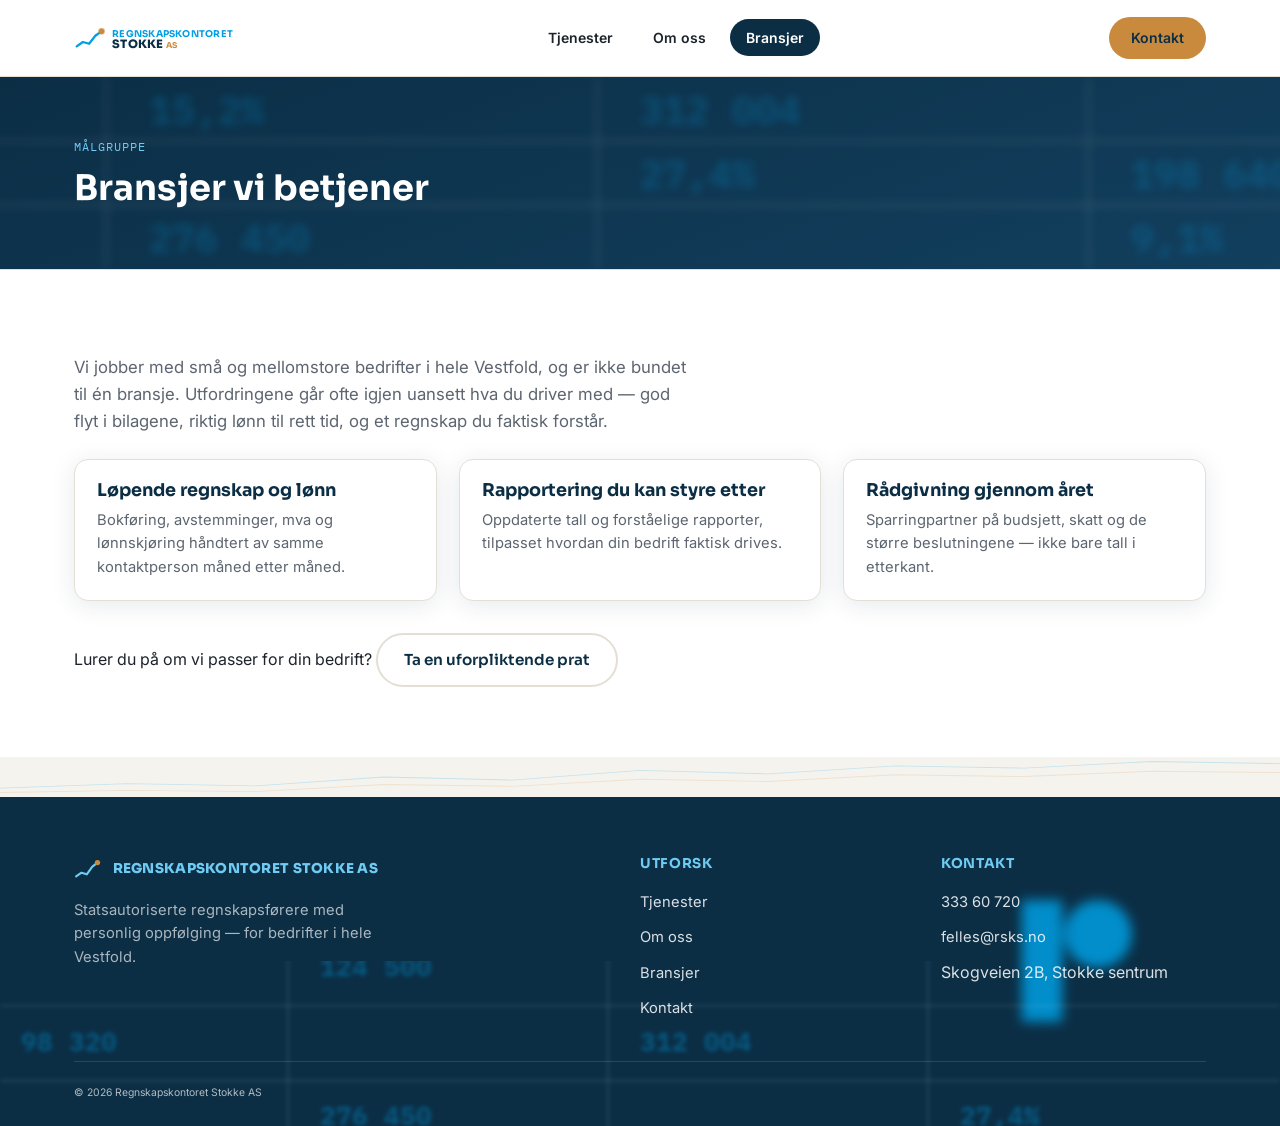
==== commit cecef669: "Kritikk #8: bransjer.html – ærlig generisk i stedet for oppdiktede bransjer Siden hadde en synlig TO" ====
--- a/bransjer.html
+++ b/bransjer.html
@@ -48,33 +48,32 @@
   </div>
 </section>
 
-<!-- TODO (må bekreftes med Bent): dette er generisk innhold siden rsks.no ikke
-     har en tilsvarende side å hente ekte tekst/kundecase fra ennå. Bytt ut
-     med faktiske bransjer/kundecaser når det er avklart. -->
 <section class="section">
   <div class="wrap">
-    <p class="lead reveal">Vi jobber med små og mellomstore bedrifter i hele Vestfold, og kjenner igjen de samme utfordringene uansett hvilken bransje du kommer fra — god flyt i bilagene, riktig lønn til rett tid, og et regnskap du faktisk forstår.</p>
+    <p class="lead reveal">Vi jobber med små og mellomstore bedrifter i hele Vestfold, og er ikke bundet til én bransje. Utfordringene går ofte igjen uansett hva du driver med — god flyt i bilagene, riktig lønn til rett tid, og et regnskap du faktisk forstår.</p>
+
     <div class="service-grid">
       <div class="service-card reveal">
         <div class="service-body">
-          <h3>Håndverk og bygg</h3>
-          <p>Prosjektregnskap, timeføring og fakturering som følger jobbene dine, ikke bare kalenderåret.</p>
+          <h3>Løpende regnskap og lønn</h3>
+          <p>Bokføring, avstemminger, mva og lønnskjøring håndtert av samme kontaktperson måned etter måned.</p>
         </div>
       </div>
       <div class="service-card reveal" style="transition-delay:.06s">
         <div class="service-body">
-          <h3>Handel og service</h3>
-          <p>Løpende bokføring og lønn tilpasset sesongsvingninger og varierende bemanning.</p>
+          <h3>Rapportering du kan styre etter</h3>
+          <p>Oppdaterte tall og forståelige rapporter, tilpasset hvordan din bedrift faktisk drives.</p>
         </div>
       </div>
       <div class="service-card reveal" style="transition-delay:.12s">
         <div class="service-body">
-          <h3>Landbruk</h3>
-          <p>Kjennskap til de særskilte reglene i landbruksregnskap, kombinert med vanlig næringsregnskap.</p>
+          <h3>Rådgivning gjennom året</h3>
+          <p>Sparringpartner på budsjett, skatt og de større beslutningene — ikke bare tall i etterkant.</p>
         </div>
       </div>
     </div>
-    <p class="reveal" style="margin-top:32px">Usikker på om vi passer for din bransje? <a href="kontakt.html" class="btn btn-outline">Ta en uforpliktende prat</a></p>
+
+    <p class="reveal" style="margin-top:32px">Lurer du på om vi passer for din bedrift? <a href="kontakt.html" class="btn btn-outline">Ta en uforpliktende prat</a></p>
   </div>
 </section>
 
--- a/css/style.css
+++ b/css/style.css
@@ -78,10 +78,11 @@
 .partials-cached .logo-draw-dot  { animation: none; opacity: 1; transform: none; }
 .partials-cached .logo-draw-text { animation: none; opacity: 1; transform: none; }
 .nav-links { list-style: none; display: flex; gap: 8px; align-items: center; }
-.nav-links a { font-size: var(--text-xs); font-weight: 600; color: var(--ink); padding: 10px 16px; border-radius: 999px; transition: background .2s, color .2s; }
+/* Nav bruker fast UI-kontrollstørrelse (14px), utenfor --text-*-skalaen. */
+.nav-links a { font-size: 14px; font-weight: 600; color: var(--ink); padding: 10px 16px; border-radius: 999px; transition: background .2s, color .2s; }
 .nav-links a:hover { background: var(--paper-warm); color: var(--blue-ink); }
 .nav-links a.active { background: var(--navy-900); color: #fff; }
-.nav-cta { background: var(--copper-500); color: var(--navy-900) !important; padding: 10px 22px; border-radius: 999px; font-size: var(--text-xs); font-weight: 600; transition: background .2s, color .2s; }
+.nav-cta { background: var(--copper-500); color: var(--navy-900) !important; padding: 10px 22px; border-radius: 999px; font-size: 14px; font-weight: 600; transition: background .2s, color .2s; }
 .nav-cta:hover, .nav-cta.active { background: var(--copper-700); color: #fff !important; }
 .nav-hamburger { display: none; flex-direction: column; gap: 5px; background: none; border: none; cursor: pointer; padding: 8px; }
 .nav-hamburger span { width: 22px; height: 2px; background: var(--navy-900); display: block; transition: transform .25s ease, opacity .2s ease; }
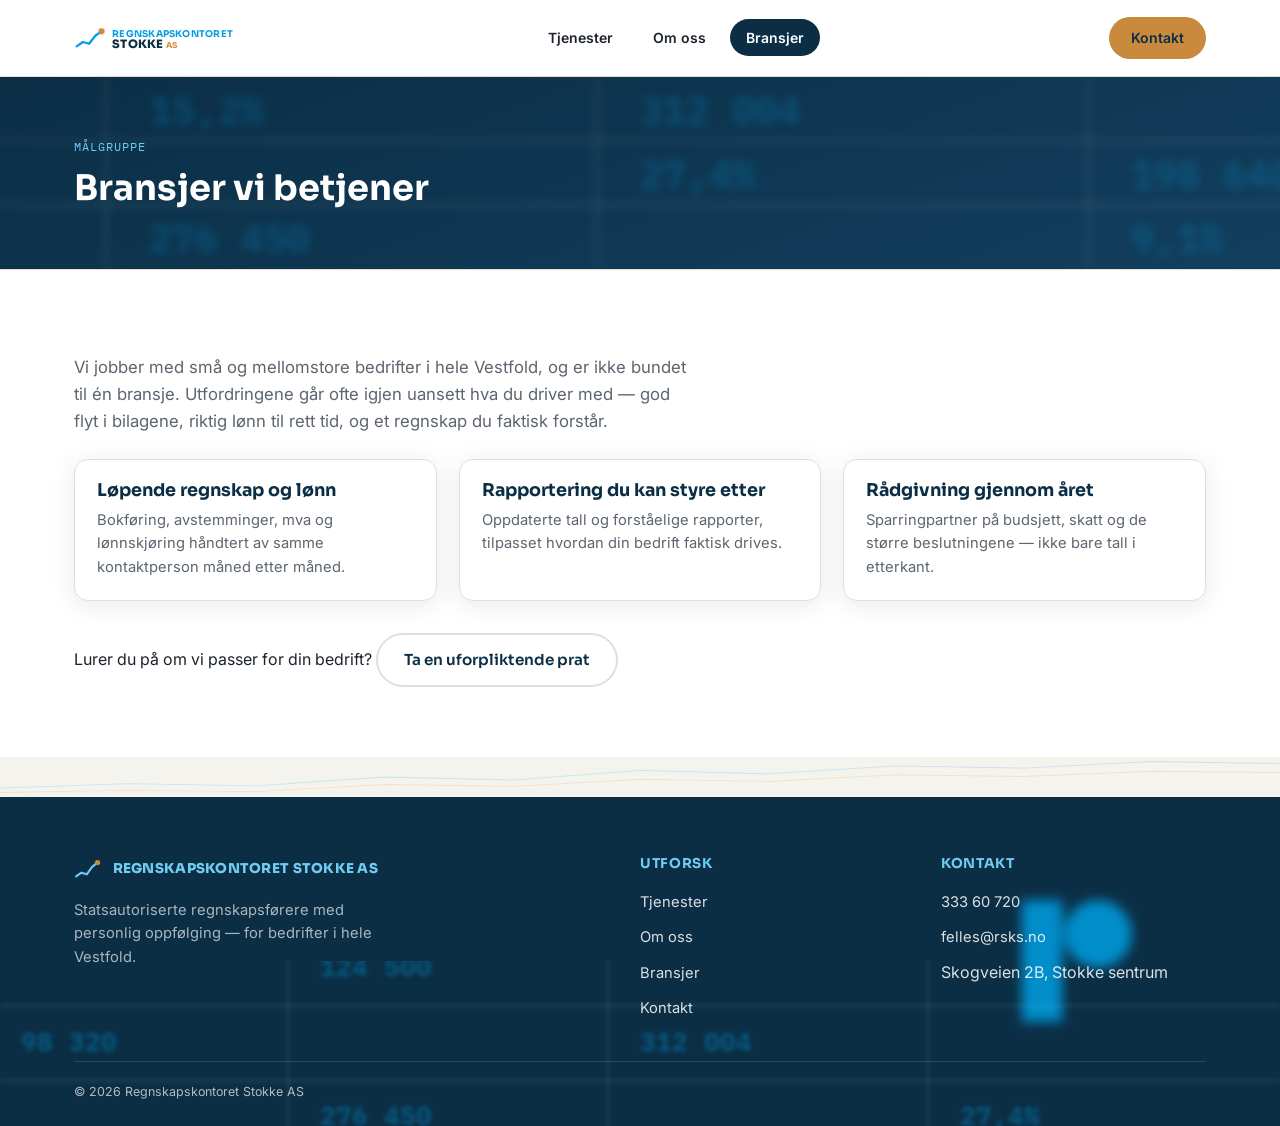
==== commit 3ee080f0: "Kritikk sluttreview-fikser: mailto-degradering, a11y, fokus, aria-hidden - kontakt-skjema degraderer" ====
--- a/bransjer.html
+++ b/bransjer.html
@@ -19,7 +19,7 @@
 <div id="site-header"></div>
 
 <section class="page-hero">
-  <svg class="watermark" viewBox="0 0 900 90" preserveAspectRatio="xMidYMid slice" xmlns="http://www.w3.org/2000/svg">
+  <svg class="watermark" viewBox="0 0 900 90" preserveAspectRatio="xMidYMid slice" xmlns="http://www.w3.org/2000/svg" aria-hidden="true">
     <defs>
       <filter id="cellBlurHero" x="-20%" y="-20%" width="140%" height="140%">
         <feGaussianBlur stdDeviation="2"/>
@@ -78,7 +78,7 @@
 </section>
 
 <div class="divider-wrap divider-wrap--plain">
-  <svg viewBox="0 0 900 90" preserveAspectRatio="none" xmlns="http://www.w3.org/2000/svg">
+  <svg viewBox="0 0 900 90" preserveAspectRatio="none" xmlns="http://www.w3.org/2000/svg" aria-hidden="true">
     <polyline class="divider-line" pathLength="1" points="0,70 90,60 180,65 270,45 360,52 450,30 540,38 630,20 720,25 810,10 900,15" fill="none" stroke="#009FE3" stroke-width="2" opacity="0.35"/>
     <polyline class="divider-line" pathLength="1" points="0,80 90,75 180,78 270,62 360,66 450,50 540,55 630,40 720,44 810,32 900,35" fill="none" stroke="#C98A3E" stroke-width="2" opacity="0.3"/>
   </svg>
--- a/css/style.css
+++ b/css/style.css
@@ -6,6 +6,7 @@
   --blue-ink: #006B9E;     /* blå tekst på lys bakgrunn (AA: 5.8:1 hvit, 5.3:1 paper-warm) */
   --copper-500: #C98A3E;   /* primær CTA-flate */
   --copper-700: #A66D2B;   /* CTA hover */
+  --error-red: #B23B3B;   /* skjemafeil */
   --paper: #FFFFFF;
   --paper-warm: #F5F3EE;
   --ink: #1C232B;
@@ -58,8 +59,10 @@
 
 /* ===== Nav ===== */
 /* Reserver navens høyde på placeholder-diven, ellers hopper siden ~76px
-   nedover når header-partialen injiseres. */
-#site-header { min-height: 76px; }
+   nedover når header-partialen injiseres. Kun med JS – uten JS kommer
+   navet aldri, og et permanent tomt belte skal ikke stå igjen.
+   77 = nav 76px + 1px border-bottom (fjerner ~1px-skiftet ved første ucachede last). */
+html.js #site-header { min-height: 77px; }
 .nav { position: sticky; top: 0; z-index: 50; background: rgba(255,255,255,.92); backdrop-filter: blur(14px); border-bottom: 1px solid var(--line); }
 .nav .wrap { display: flex; align-items: center; justify-content: space-between; height: 76px; gap: 24px; }
 .nav-logo svg { display: block; height: 40px; width: auto; }
@@ -78,11 +81,11 @@
 .partials-cached .logo-draw-dot  { animation: none; opacity: 1; transform: none; }
 .partials-cached .logo-draw-text { animation: none; opacity: 1; transform: none; }
 .nav-links { list-style: none; display: flex; gap: 8px; align-items: center; }
-/* Nav bruker fast UI-kontrollstørrelse (14px), utenfor --text-*-skalaen. */
-.nav-links a { font-size: 14px; font-weight: 600; color: var(--ink); padding: 10px 16px; border-radius: 999px; transition: background .2s, color .2s; }
+/* Nav bruker fast UI-kontrollstørrelse (0.875rem), utenfor --text-*-skalaen. */
+.nav-links a { font-size: 0.875rem; font-weight: 600; color: var(--ink); padding: 10px 16px; border-radius: 999px; transition: background .2s, color .2s; }
 .nav-links a:hover { background: var(--paper-warm); color: var(--blue-ink); }
 .nav-links a.active { background: var(--navy-900); color: #fff; }
-.nav-cta { background: var(--copper-500); color: var(--navy-900) !important; padding: 10px 22px; border-radius: 999px; font-size: 14px; font-weight: 600; transition: background .2s, color .2s; }
+.nav-cta { background: var(--copper-500); color: var(--navy-900) !important; padding: 10px 22px; border-radius: 999px; font-size: 0.875rem; font-weight: 600; transition: background .2s, color .2s; }
 .nav-cta:hover, .nav-cta.active { background: var(--copper-700); color: #fff !important; }
 .nav-hamburger { display: none; flex-direction: column; gap: 5px; background: none; border: none; cursor: pointer; padding: 8px; }
 .nav-hamburger span { width: 22px; height: 2px; background: var(--navy-900); display: block; transition: transform .25s ease, opacity .2s ease; }
@@ -107,7 +110,7 @@
   .nav-links.open li:nth-child(3) { transition-delay: .15s; }
   .nav-links a { width: 100%; padding: 16px 4px; border-radius: 0; font-size: 16px; }
   .nav-links a:hover { background: none; color: var(--blue-ink); padding-left: 12px; }
-  .nav-links a.active { background: none; color: var(--navy-900); font-weight: 700; padding-left: 12px; }
+  .nav-links a.active { background: none; color: var(--navy-900); font-weight: 700; padding-left: 12px; border-left: 3px solid var(--copper-500); }
   .nav-hamburger { display: flex; }
 }
 
@@ -172,6 +175,27 @@
 .kinfo-box p, .kinfo-box a { color: var(--ink-soft); font-size: var(--text-base); }
 .map-frame { border-radius: var(--radius); overflow: hidden; box-shadow: var(--shadow); margin-top: 24px; border: 1px solid var(--line); }
 .map-frame iframe { width: 100%; height: 360px; border: 0; display: block; }
+
+/* ===== Kontaktskjema ===== */
+.kontakt-form { margin-top: 32px; display: grid; gap: 16px; max-width: 560px; }
+.form-row { display: grid; grid-template-columns: 1fr 1fr; gap: 16px; }
+@media (max-width: 520px) { .form-row { grid-template-columns: 1fr; } }
+.kontakt-form label { font-size: var(--text-xs); font-weight: 600; color: var(--navy-900); display: block; margin-bottom: 6px; }
+.kontakt-form input, .kontakt-form textarea {
+  width: 100%; font-family: var(--font-body); font-size: max(16px, var(--text-base));
+  padding: 12px 14px; border: 1px solid var(--line); border-radius: 10px;
+  background: var(--paper); color: var(--ink); transition: border-color .2s;
+}
+.kontakt-form input:focus, .kontakt-form textarea:focus {
+  outline: none;
+  border-color: var(--blue-ink);
+  box-shadow: 0 0 0 3px rgba(0, 107, 158, .25);
+}
+.kontakt-form textarea { min-height: 130px; resize: vertical; }
+.form-error { display: none; color: var(--error-red); font-size: var(--text-sm); }
+.form-error.visible { display: block; }
+.form-success { display: none; background: var(--paper-warm); border-left: 3px solid var(--copper-500); padding: 16px 18px; border-radius: 8px; font-size: var(--text-base); }
+.form-success.visible { display: block; }
 
 /* ===== Footer ===== */
 .footer { position: relative; overflow: hidden; background: var(--navy-900); color: rgba(255,255,255,.85); padding: 56px 0 24px; }
@@ -191,6 +215,7 @@
 .footer-col a { color: rgba(255,255,255,.85); font-size: var(--text-body); }
 .footer-col a:hover { color: var(--blue-300); }
 .footer-bottom { margin-top: 40px; padding-top: 20px; border-top: 1px solid rgba(255,255,255,.12); font-size: var(--text-xs); color: rgba(255,255,255,.68); }
+.footer-bottom small { font-size: inherit; }
 
 /* ===== Redusert bevegelse ===== */
 @media (prefers-reduced-motion: reduce) {
@@ -201,4 +226,6 @@
   .logo-draw-line, .hero-line-draw, .divider-line { animation: none !important; transition: none !important; stroke-dashoffset: 0 !important; }
   .logo-draw-dot { animation: none !important; opacity: 1 !important; transform: none !important; }
   .logo-draw-text { animation: none !important; opacity: 1 !important; transform: none !important; }
-}
+  /* Mobilmeny: slå av slide-inn + stagger-forsinkelsene */
+  .nav-links, .nav-links li { transition: none !important; }
+}
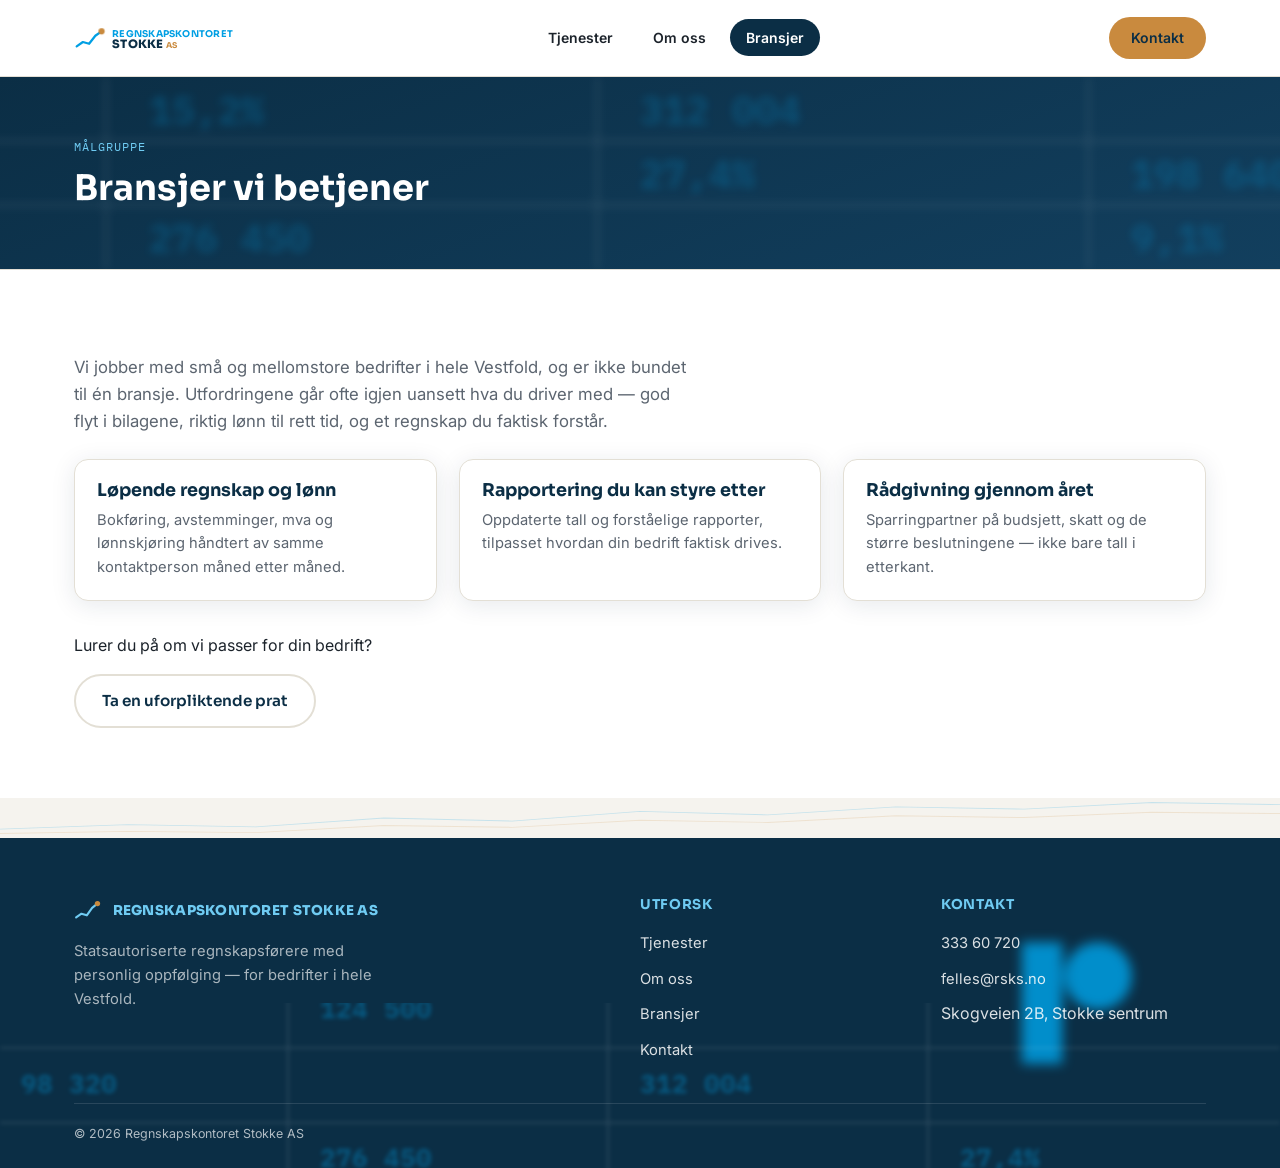
==== commit ae233e40: "bransjer: flytt CTA-knappen ned på egen linje under spørsmålsteksten Co-Authored-By: Claude Sonnet 5" ====
--- a/bransjer.html
+++ b/bransjer.html
@@ -73,7 +73,8 @@
       </div>
     </div>
 
-    <p class="reveal" style="margin-top:32px">Lurer du på om vi passer for din bedrift? <a href="kontakt.html" class="btn btn-outline">Ta en uforpliktende prat</a></p>
+    <p class="reveal" style="margin-top:32px">Lurer du på om vi passer for din bedrift?</p>
+    <p class="reveal" style="margin-top:16px"><a href="kontakt.html" class="btn btn-outline">Ta en uforpliktende prat</a></p>
   </div>
 </section>
 
--- a/css/style.css
+++ b/css/style.css
@@ -178,6 +178,7 @@
 
 /* ===== Kontaktskjema ===== */
 .kontakt-form { margin-top: 32px; display: grid; gap: 16px; max-width: 560px; }
+.kontakt-form[hidden] { display: none; }   /* author-regelen over slår ellers UA-[hidden] */
 .form-row { display: grid; grid-template-columns: 1fr 1fr; gap: 16px; }
 @media (max-width: 520px) { .form-row { grid-template-columns: 1fr; } }
 .kontakt-form label { font-size: var(--text-xs); font-weight: 600; color: var(--navy-900); display: block; margin-bottom: 6px; }
